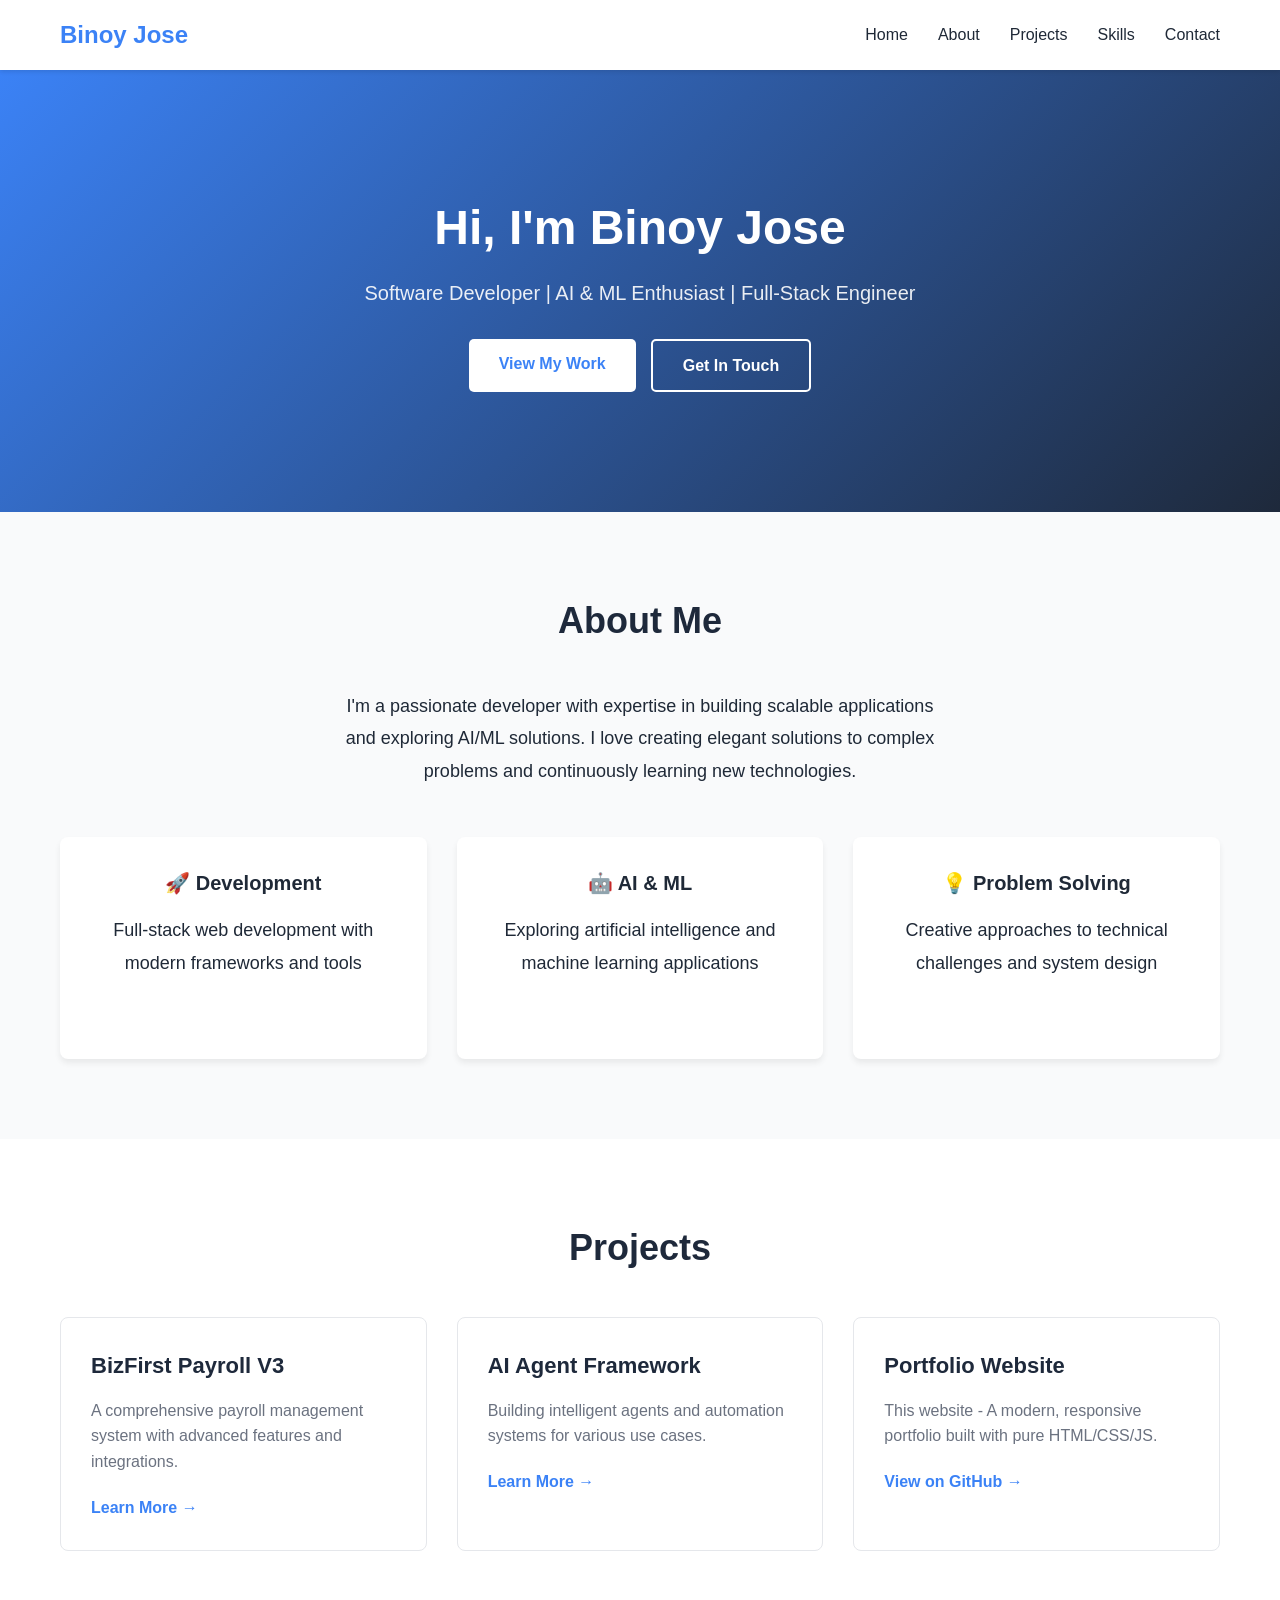
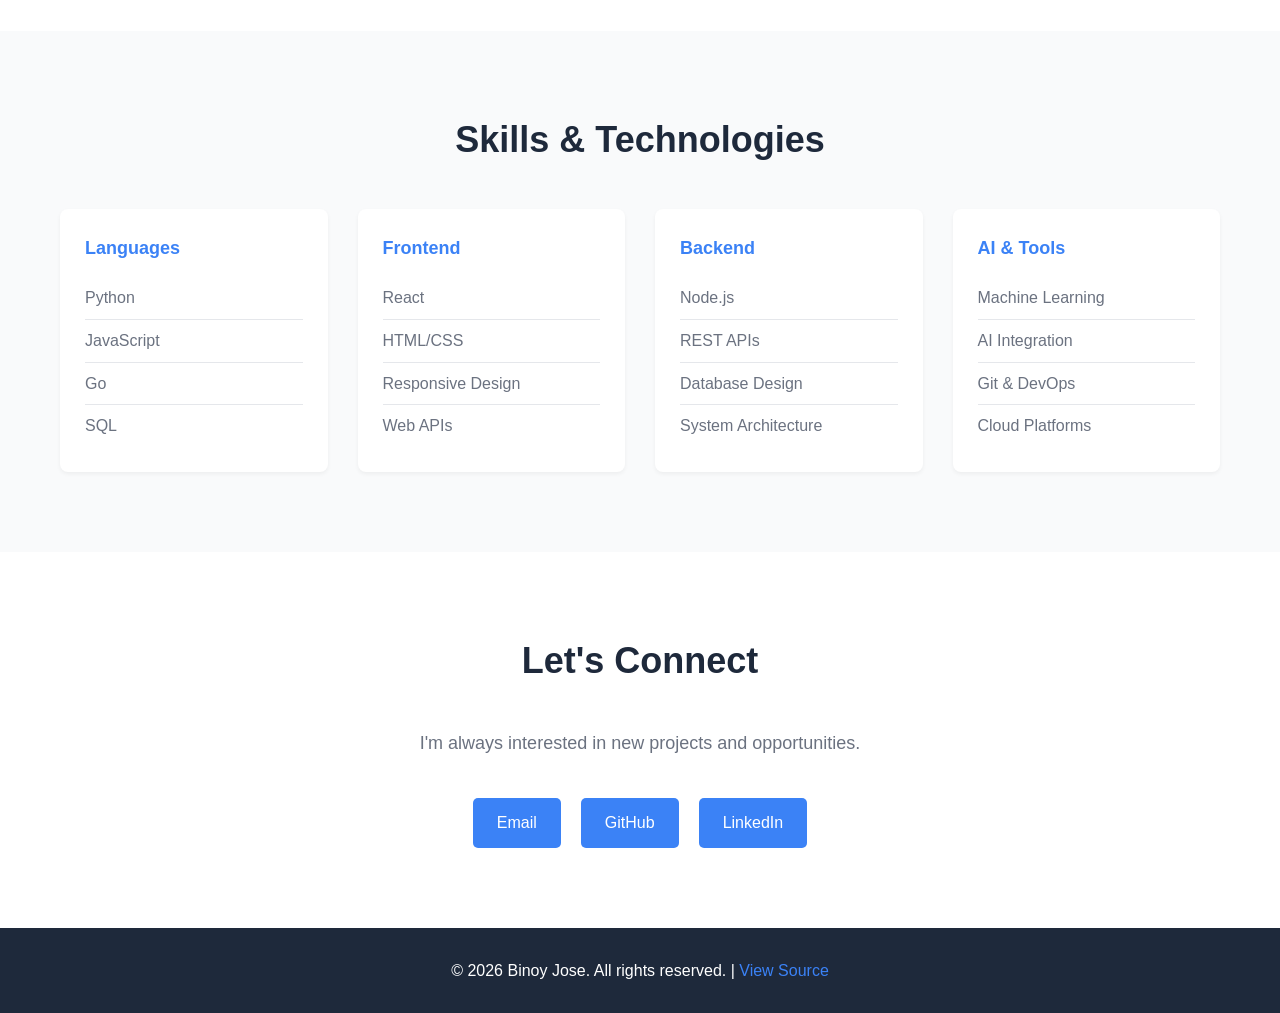
==== Main/Index.html @ 06edf764 "Update portfolio website structure - Move website files to Main/ folder as landing page - Main/Index" ====
<!DOCTYPE html>
<html lang="en">
<head>
    <meta charset="UTF-8">
    <meta name="viewport" content="width=device-width, initial-scale=1.0">
    <meta name="description" content="Binoy Jose - Software Developer & AI Enthusiast">
    <title>Binoy Jose - Developer Portfolio</title>
    <link rel="stylesheet" href="styles.css">
</head>
<body>
    <nav class="navbar">
        <div class="container">
            <div class="logo">Binoy Jose</div>
            <ul class="nav-links">
                <li><a href="#home">Home</a></li>
                <li><a href="#about">About</a></li>
                <li><a href="#projects">Projects</a></li>
                <li><a href="#skills">Skills</a></li>
                <li><a href="#contact">Contact</a></li>
            </ul>
        </div>
    </nav>

    <section id="home" class="hero">
        <div class="container">
            <div class="hero-content">
                <h1>Hi, I'm Binoy Jose</h1>
                <p class="subtitle">Software Developer | AI & ML Enthusiast | Full-Stack Engineer</p>
                <div class="cta-buttons">
                    <a href="#projects" class="btn btn-primary">View My Work</a>
                    <a href="#contact" class="btn btn-secondary">Get In Touch</a>
                </div>
            </div>
        </div>
    </section>

    <section id="about" class="about">
        <div class="container">
            <h2>About Me</h2>
            <p>I'm a passionate developer with expertise in building scalable applications and exploring AI/ML solutions. I love creating elegant solutions to complex problems and continuously learning new technologies.</p>
            <div class="about-grid">
                <div class="about-card">
                    <h3>🚀 Development</h3>
                    <p>Full-stack web development with modern frameworks and tools</p>
                </div>
                <div class="about-card">
                    <h3>🤖 AI & ML</h3>
                    <p>Exploring artificial intelligence and machine learning applications</p>
                </div>
                <div class="about-card">
                    <h3>💡 Problem Solving</h3>
                    <p>Creative approaches to technical challenges and system design</p>
                </div>
            </div>
        </div>
    </section>

    <section id="projects" class="projects">
        <div class="container">
            <h2>Projects</h2>
            <div class="projects-grid">
                <div class="project-card">
                    <h3>BizFirst Payroll V3</h3>
                    <p>A comprehensive payroll management system with advanced features and integrations.</p>
                    <a href="#" class="project-link">Learn More →</a>
                </div>
                <div class="project-card">
                    <h3>AI Agent Framework</h3>
                    <p>Building intelligent agents and automation systems for various use cases.</p>
                    <a href="#" class="project-link">Learn More →</a>
                </div>
                <div class="project-card">
                    <h3>Portfolio Website</h3>
                    <p>This website - A modern, responsive portfolio built with pure HTML/CSS/JS.</p>
                    <a href="https://github.com/binoyjoseofficial/BinoyJose" class="project-link">View on GitHub →</a>
                </div>
            </div>
        </div>
    </section>

    <section id="skills" class="skills">
        <div class="container">
            <h2>Skills & Technologies</h2>
            <div class="skills-grid">
                <div class="skill-category">
                    <h4>Languages</h4>
                    <ul>
                        <li>Python</li>
                        <li>JavaScript</li>
                        <li>Go</li>
                        <li>SQL</li>
                    </ul>
                </div>
                <div class="skill-category">
                    <h4>Frontend</h4>
                    <ul>
                        <li>React</li>
                        <li>HTML/CSS</li>
                        <li>Responsive Design</li>
                        <li>Web APIs</li>
                    </ul>
                </div>
                <div class="skill-category">
                    <h4>Backend</h4>
                    <ul>
                        <li>Node.js</li>
                        <li>REST APIs</li>
                        <li>Database Design</li>
                        <li>System Architecture</li>
                    </ul>
                </div>
                <div class="skill-category">
                    <h4>AI & Tools</h4>
                    <ul>
                        <li>Machine Learning</li>
                        <li>AI Integration</li>
                        <li>Git & DevOps</li>
                        <li>Cloud Platforms</li>
                    </ul>
                </div>
            </div>
        </div>
    </section>

    <section id="contact" class="contact">
        <div class="container">
            <h2>Let's Connect</h2>
            <p>I'm always interested in new projects and opportunities.</p>
            <div class="contact-links">
                <a href="mailto:binoyjosebizfirstai@gmail.com" class="contact-link">Email</a>
                <a href="https://github.com/binoyjoseofficial" class="contact-link">GitHub</a>
                <a href="https://linkedin.com" class="contact-link">LinkedIn</a>
            </div>
        </div>
    </section>

    <footer>
        <div class="container">
            <p>&copy; 2026 Binoy Jose. All rights reserved. | <a href="https://github.com/binoyjoseofficial/BinoyJose">View Source</a></p>
        </div>
    </footer>

    <script src="script.js"></script>
</body>
</html>
---- Main/styles.css ----
:root {
    --primary-color: #3b82f6;
    --secondary-color: #1e293b;
    --accent-color: #f59e0b;
    --text-color: #1f2937;
    --light-bg: #f9fafb;
    --border-color: #e5e7eb;
}

* {
    margin: 0;
    padding: 0;
    box-sizing: border-box;
}

html {
    scroll-behavior: smooth;
}

body {
    font-family: -apple-system, BlinkMacSystemFont, 'Segoe UI', Roboto, 'Helvetica Neue', Arial, sans-serif;
    color: var(--text-color);
    line-height: 1.6;
}

.container {
    max-width: 1200px;
    margin: 0 auto;
    padding: 0 20px;
}

/* Navigation */
.navbar {
    background: white;
    box-shadow: 0 2px 4px rgba(0,0,0,0.1);
    position: sticky;
    top: 0;
    z-index: 100;
}

.navbar .container {
    display: flex;
    justify-content: space-between;
    align-items: center;
    height: 70px;
}

.logo {
    font-size: 24px;
    font-weight: 700;
    color: var(--primary-color);
}

.nav-links {
    display: flex;
    list-style: none;
    gap: 30px;
}

.nav-links a {
    text-decoration: none;
    color: var(--text-color);
    font-weight: 500;
    transition: color 0.3s ease;
}

.nav-links a:hover {
    color: var(--primary-color);
}

/* Hero Section */
.hero {
    background: linear-gradient(135deg, var(--primary-color), var(--secondary-color));
    color: white;
    padding: 120px 0;
    text-align: center;
}

.hero-content h1 {
    font-size: 48px;
    margin-bottom: 10px;
    animation: slideInUp 0.8s ease;
}

.subtitle {
    font-size: 20px;
    margin-bottom: 30px;
    opacity: 0.9;
}

.cta-buttons {
    display: flex;
    gap: 15px;
    justify-content: center;
    flex-wrap: wrap;
}

.btn {
    padding: 12px 30px;
    border-radius: 5px;
    text-decoration: none;
    font-weight: 600;
    transition: all 0.3s ease;
    border: none;
    cursor: pointer;
    font-size: 16px;
}

.btn-primary {
    background: white;
    color: var(--primary-color);
}

.btn-primary:hover {
    transform: translateY(-2px);
    box-shadow: 0 10px 20px rgba(0,0,0,0.2);
}

.btn-secondary {
    background: transparent;
    color: white;
    border: 2px solid white;
}

.btn-secondary:hover {
    background: white;
    color: var(--primary-color);
}

/* About Section */
.about {
    padding: 80px 0;
    background: var(--light-bg);
}

.about h2,
.projects h2,
.skills h2,
.contact h2 {
    font-size: 36px;
    margin-bottom: 40px;
    text-align: center;
    color: var(--secondary-color);
}

.about p {
    font-size: 18px;
    text-align: center;
    max-width: 600px;
    margin: 0 auto 50px;
    line-height: 1.8;
}

.about-grid {
    display: grid;
    grid-template-columns: repeat(auto-fit, minmax(250px, 1fr));
    gap: 30px;
}

.about-card {
    background: white;
    padding: 30px;
    border-radius: 8px;
    text-align: center;
    box-shadow: 0 4px 6px rgba(0,0,0,0.07);
    transition: transform 0.3s ease;
}

.about-card:hover {
    transform: translateY(-5px);
}

.about-card h3 {
    font-size: 20px;
    margin-bottom: 15px;
}

/* Projects Section */
.projects {
    padding: 80px 0;
}

.projects-grid {
    display: grid;
    grid-template-columns: repeat(auto-fit, minmax(300px, 1fr));
    gap: 30px;
}

.project-card {
    background: white;
    border: 1px solid var(--border-color);
    border-radius: 8px;
    padding: 30px;
    transition: all 0.3s ease;
}

.project-card:hover {
    box-shadow: 0 10px 25px rgba(0,0,0,0.1);
    border-color: var(--primary-color);
}

.project-card h3 {
    font-size: 22px;
    margin-bottom: 15px;
    color: var(--secondary-color);
}

.project-card p {
    color: #6b7280;
    margin-bottom: 20px;
    line-height: 1.6;
}

.project-link {
    color: var(--primary-color);
    text-decoration: none;
    font-weight: 600;
    transition: color 0.3s ease;
}

.project-link:hover {
    color: var(--accent-color);
}

/* Skills Section */
.skills {
    padding: 80px 0;
    background: var(--light-bg);
}

.skills-grid {
    display: grid;
    grid-template-columns: repeat(auto-fit, minmax(200px, 1fr));
    gap: 30px;
}

.skill-category {
    background: white;
    padding: 25px;
    border-radius: 8px;
    box-shadow: 0 2px 4px rgba(0,0,0,0.05);
}

.skill-category h4 {
    color: var(--primary-color);
    margin-bottom: 15px;
    font-size: 18px;
}

.skill-category ul {
    list-style: none;
}

.skill-category li {
    padding: 8px 0;
    color: #6b7280;
    border-bottom: 1px solid var(--border-color);
}

.skill-category li:last-child {
    border-bottom: none;
}

/* Contact Section */
.contact {
    padding: 80px 0;
    text-align: center;
}

.contact p {
    font-size: 18px;
    color: #6b7280;
    margin-bottom: 40px;
}

.contact-links {
    display: flex;
    gap: 20px;
    justify-content: center;
    flex-wrap: wrap;
}

.contact-link {
    padding: 12px 24px;
    background: var(--primary-color);
    color: white;
    text-decoration: none;
    border-radius: 5px;
    transition: all 0.3s ease;
}

.contact-link:hover {
    background: var(--secondary-color);
    transform: translateY(-2px);
}

/* Footer */
footer {
    background: var(--secondary-color);
    color: white;
    padding: 30px 0;
    text-align: center;
}

footer a {
    color: var(--primary-color);
    text-decoration: none;
}

footer a:hover {
    text-decoration: underline;
}

/* Animations */
@keyframes slideInUp {
    from {
        opacity: 0;
        transform: translateY(30px);
    }
    to {
        opacity: 1;
        transform: translateY(0);
    }
}

/* Responsive Design */
@media (max-width: 768px) {
    .nav-links {
        gap: 15px;
        font-size: 14px;
    }

    .hero-content h1 {
        font-size: 36px;
    }

    .subtitle {
        font-size: 16px;
    }

    .cta-buttons {
        flex-direction: column;
        align-items: center;
    }

    .about h2,
    .projects h2,
    .skills h2,
    .contact h2 {
        font-size: 28px;
    }

    .contact-links {
        flex-direction: column;
    }

    .contact-link {
        width: 100%;
    }
}
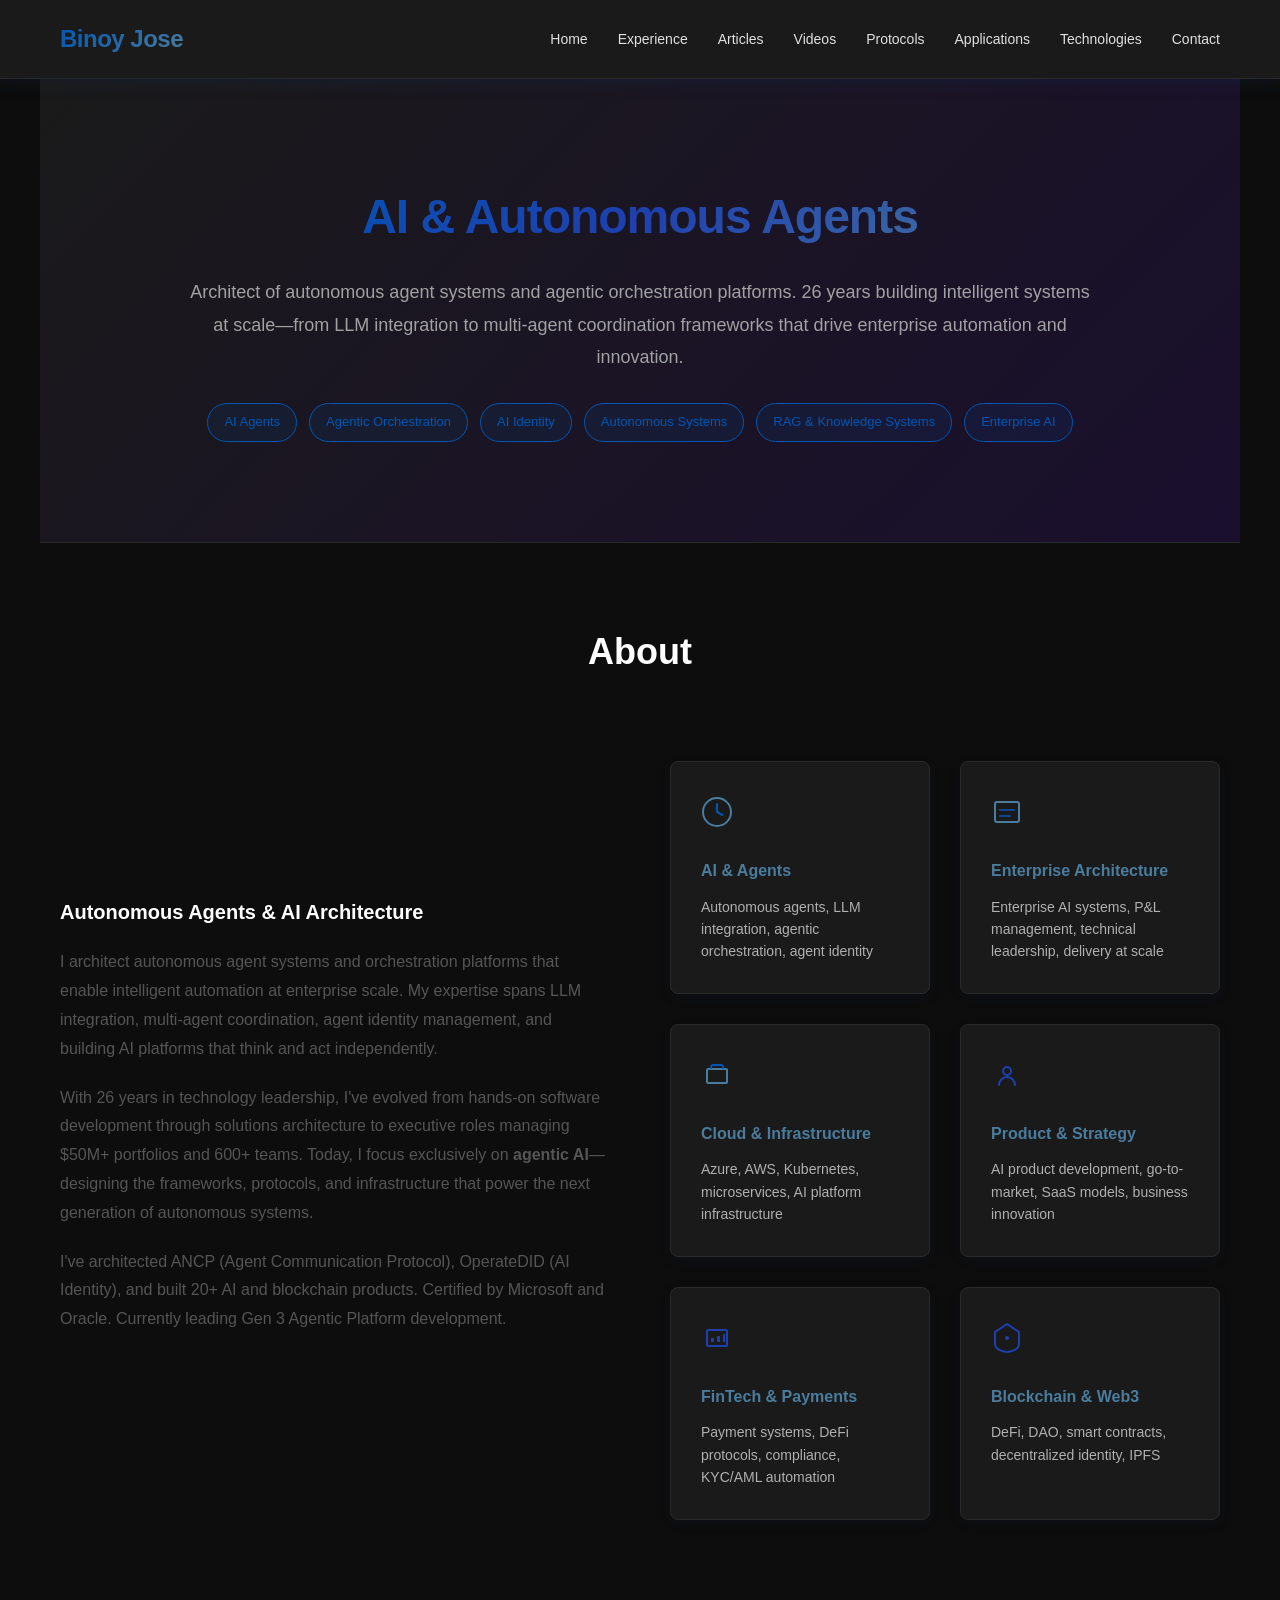
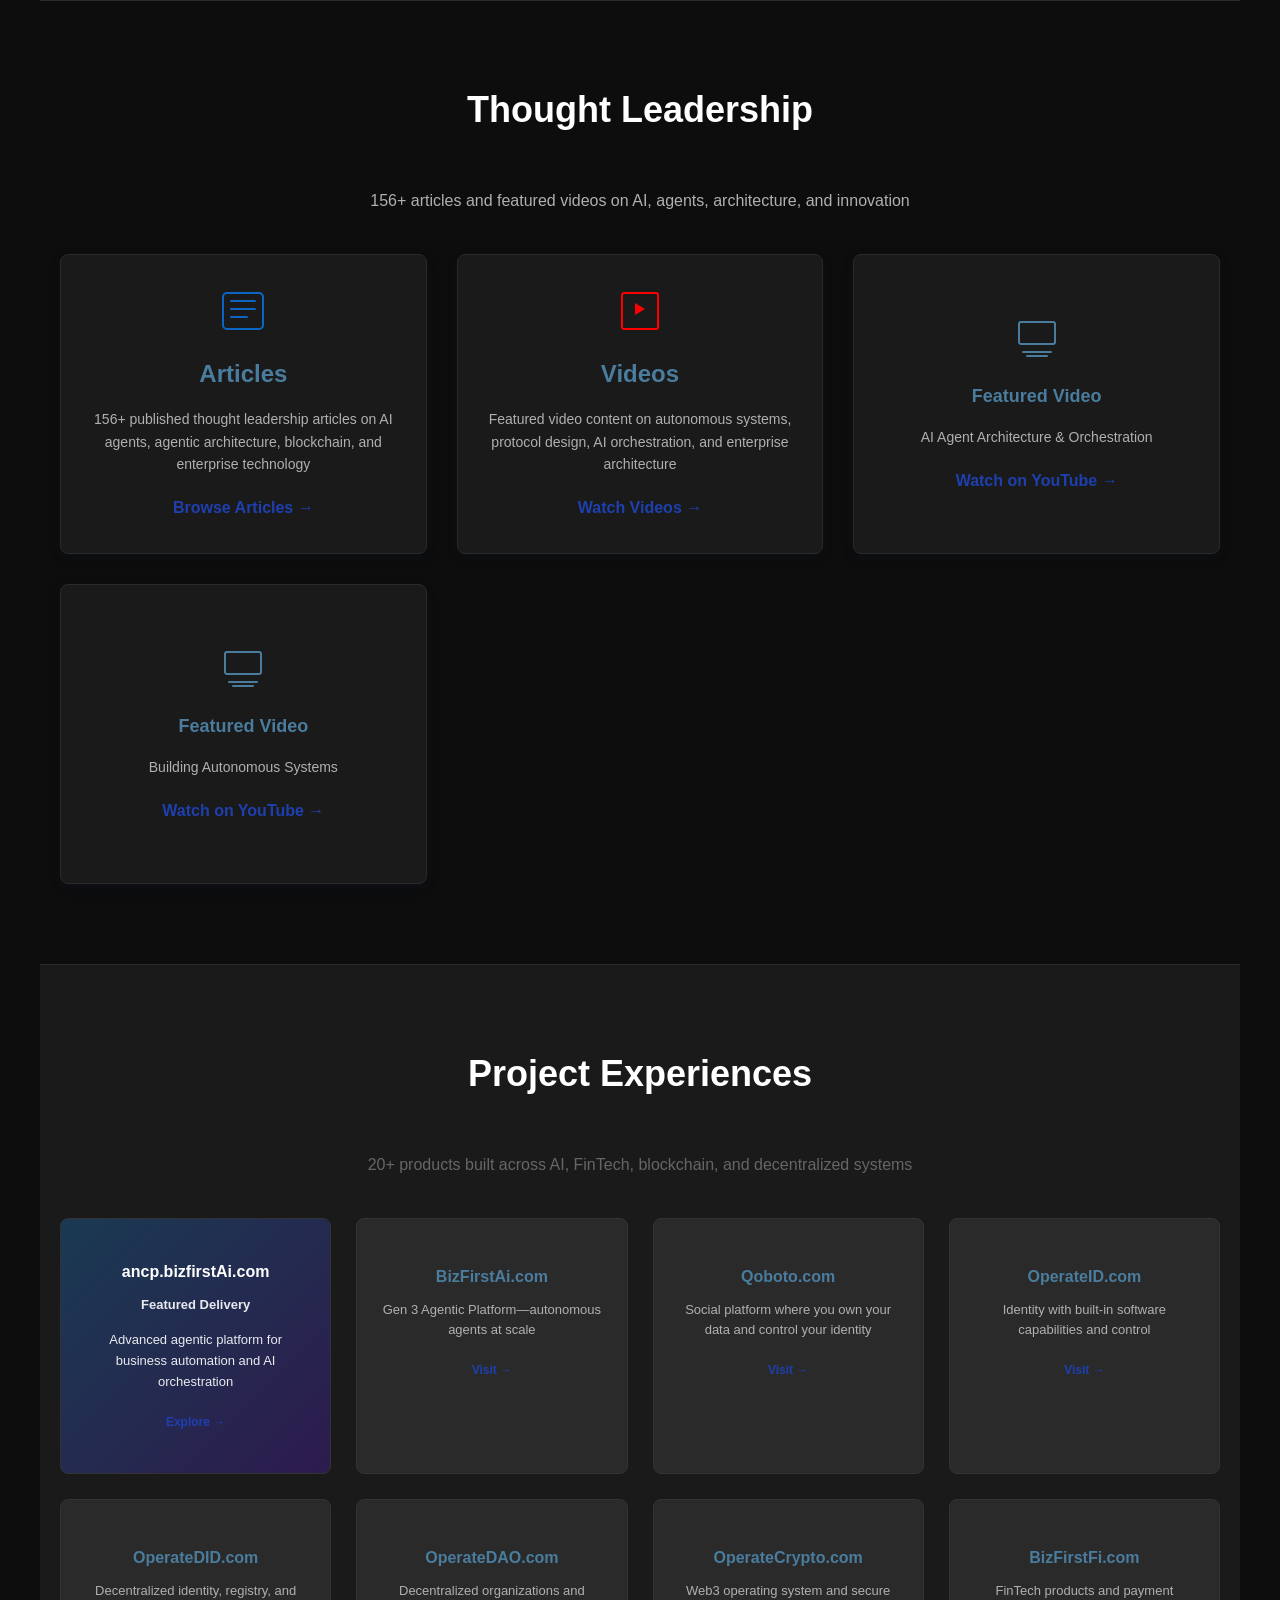
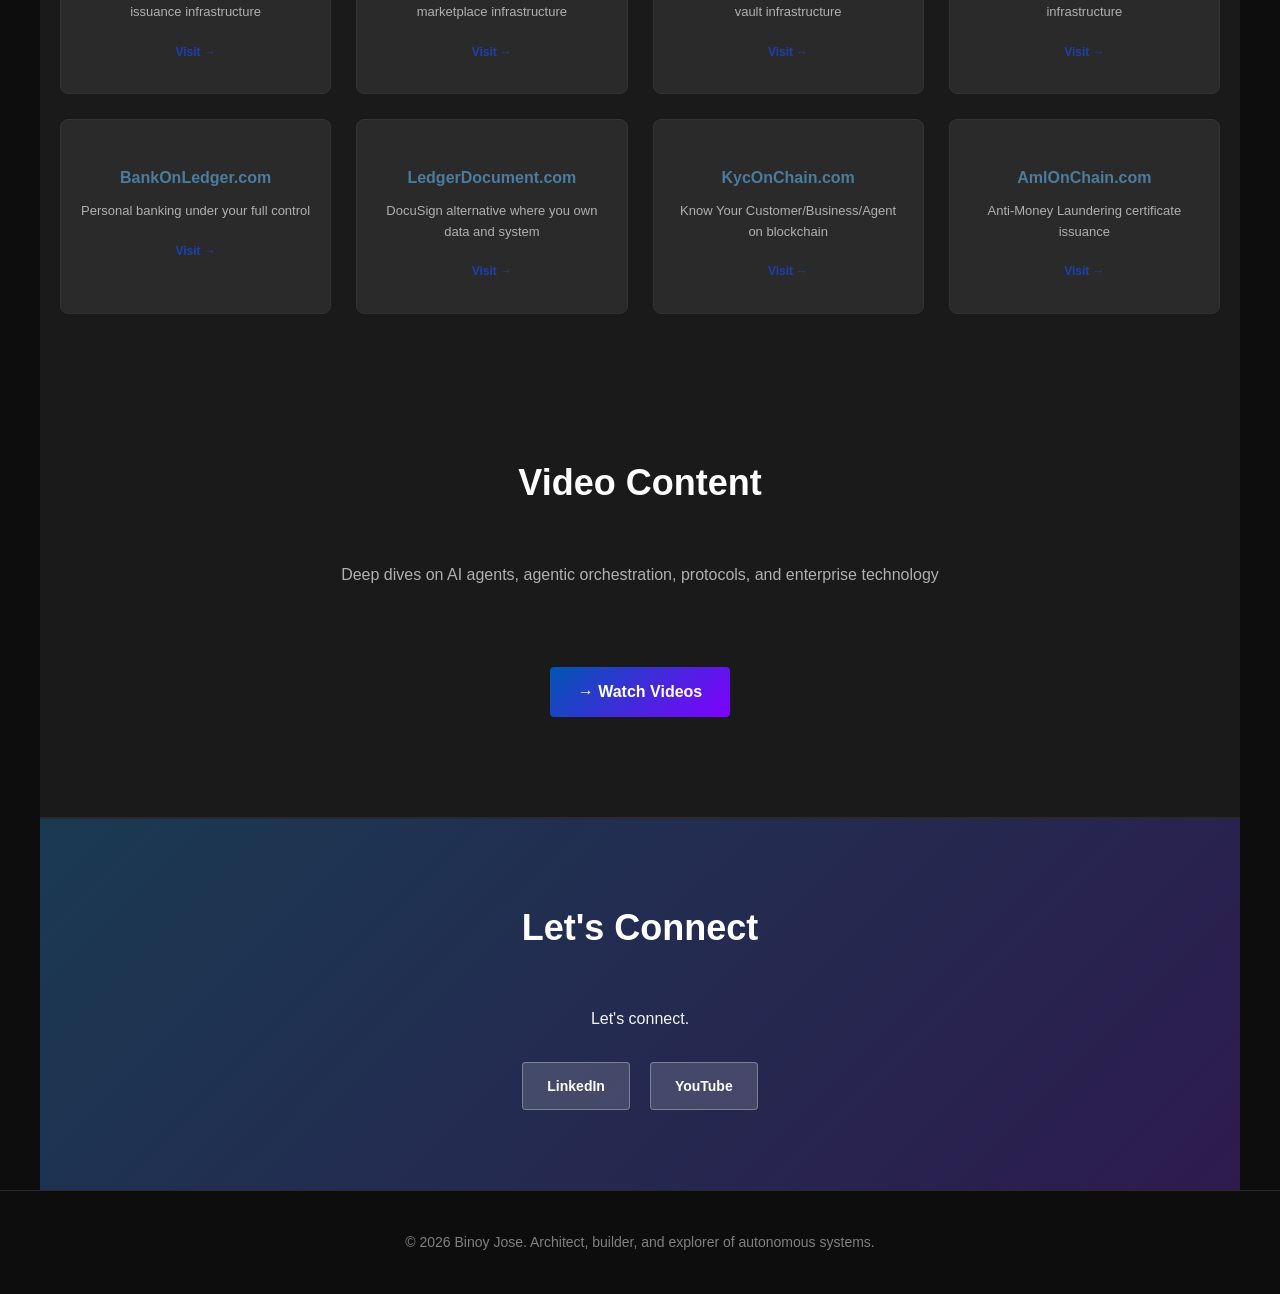
==== commit ebf6784d: "initial" ====
--- a/Main/Index.html
+++ b/Main/Index.html
@@ -3,143 +3,729 @@
 <head>
     <meta charset="UTF-8">
     <meta name="viewport" content="width=device-width, initial-scale=1.0">
-    <meta name="description" content="Binoy Jose - Software Developer & AI Enthusiast">
-    <title>Binoy Jose - Developer Portfolio</title>
-    <link rel="stylesheet" href="styles.css">
+    <title>Binoy Jose - AI Agents & Autonomous Systems</title>
+    <style>
+        * {
+            margin: 0;
+            padding: 0;
+            box-sizing: border-box;
+        }
+
+        body {
+            font-family: -apple-system, BlinkMacSystemFont, 'Segoe UI', Roboto, 'Helvetica Neue', Arial, sans-serif;
+            line-height: 1.6;
+            color: #e0e0e0;
+            background: #0d0d0d;
+        }
+
+        header {
+            background: #1a1a1a;
+            color: white;
+            padding: 20px 0;
+            position: sticky;
+            top: 0;
+            z-index: 1000;
+            box-shadow: 0 2px 20px rgba(0, 86, 179, 0.1);
+            border-bottom: 1px solid #2a2a2a;
+        }
+
+        nav {
+            max-width: 1200px;
+            margin: 0 auto;
+            padding: 0 20px;
+            display: flex;
+            justify-content: space-between;
+            align-items: center;
+        }
+
+        .logo {
+            font-size: 24px;
+            font-weight: 700;
+            letter-spacing: -0.5px;
+            background: linear-gradient(135deg, #0056b3, #4a7c9e);
+            -webkit-background-clip: text;
+            -webkit-text-fill-color: transparent;
+            background-clip: text;
+        }
+
+        nav ul {
+            display: flex;
+            list-style: none;
+            gap: 30px;
+        }
+
+        nav a {
+            color: #e0e0e0;
+            text-decoration: none;
+            font-size: 14px;
+            font-weight: 500;
+            transition: all 0.3s;
+        }
+
+        nav a:hover {
+            color: #4a7c9e;
+        }
+
+        .hero {
+            background: linear-gradient(135deg, #1a1a1a 0%, #1a0f2e 100%);
+            color: white;
+            padding: 100px 20px;
+            text-align: center;
+            border-bottom: 1px solid #2a2a2a;
+        }
+
+        .hero-content {
+            max-width: 900px;
+            margin: 0 auto;
+        }
+
+        .hero h1 {
+            font-size: 48px;
+            margin-bottom: 20px;
+            font-weight: 700;
+            letter-spacing: -1px;
+            background: linear-gradient(135deg, #0056b3, #1e40af, #4a7c9e);
+            -webkit-background-clip: text;
+            -webkit-text-fill-color: transparent;
+            background-clip: text;
+        }
+
+        .hero p {
+            font-size: 18px;
+            margin-bottom: 30px;
+            opacity: 0.9;
+            line-height: 1.8;
+            color: #b0b0b0;
+        }
+
+        .hero-tags {
+            display: flex;
+            flex-wrap: wrap;
+            justify-content: center;
+            gap: 12px;
+            margin-top: 30px;
+        }
+
+        .tag {
+            background: rgba(0, 86, 179, 0.1);
+            padding: 8px 16px;
+            border-radius: 20px;
+            font-size: 13px;
+            border: 1px solid #0056b3;
+            color: #0056b3;
+        }
+
+        section {
+            max-width: 1200px;
+            margin: 0 auto;
+            padding: 80px 20px;
+        }
+
+        section h2 {
+            font-size: 36px;
+            margin-bottom: 50px;
+            text-align: center;
+            color: white;
+            font-weight: 700;
+        }
+
+        .about-content {
+            display: grid;
+            grid-template-columns: 1fr 1fr;
+            gap: 60px;
+            align-items: center;
+        }
+
+        .about-text h3 {
+            font-size: 20px;
+            margin-bottom: 20px;
+            color: #ffffff;
+            font-weight: 700;
+        }
+
+        .about-text p {
+            margin-bottom: 20px;
+            color: #555;
+            line-height: 1.8;
+        }
+
+        .expertise-grid {
+            display: grid;
+            grid-template-columns: repeat(auto-fit, minmax(250px, 1fr));
+            gap: 30px;
+            margin-top: 30px;
+        }
+
+        .expertise-item {
+            background: #1a1a1a;
+            padding: 30px;
+            border-radius: 8px;
+            box-shadow: 0 4px 16px rgba(0, 86, 179, 0.05);
+            border: 1px solid #2a2a2a;
+            transition: all 0.3s;
+        }
+
+        .expertise-item:hover {
+            transform: translateY(-5px);
+            box-shadow: 0 8px 24px rgba(0, 86, 179, 0.15);
+            border-color: #0056b3;
+        }
+
+        .icon-wrapper {
+            font-size: 32px;
+            margin-bottom: 15px;
+        }
+
+        .expertise-item h4 {
+            margin-bottom: 12px;
+            color: #4a7c9e;
+            font-size: 16px;
+            font-weight: 700;
+        }
+
+        .expertise-item p {
+            font-size: 14px;
+            color: #b0b0b0;
+            line-height: 1.6;
+        }
+
+        .youtube-section {
+            background: #1a1a1a;
+            padding: 60px 20px;
+            border-bottom: 1px solid #2a2a2a;
+        }
+
+        .youtube-container {
+            max-width: 1200px;
+            margin: 0 auto;
+        }
+
+        .youtube-grid {
+            display: grid;
+            grid-template-columns: repeat(auto-fit, minmax(300px, 1fr));
+            gap: 30px;
+            margin-top: 40px;
+        }
+
+        .youtube-embed {
+            aspect-ratio: 16 / 9;
+            border-radius: 8px;
+            overflow: hidden;
+            box-shadow: 0 4px 12px rgba(0,0,0,0.1);
+        }
+
+        .youtube-embed iframe {
+            width: 100%;
+            height: 100%;
+            border: none;
+        }
+
+        .channel-link {
+            display: inline-block;
+            margin-top: 40px;
+            background: linear-gradient(135deg, #0056b3, #8000ff);
+            color: white;
+            padding: 12px 28px;
+            border-radius: 4px;
+            text-decoration: none;
+            font-weight: 600;
+            transition: all 0.3s;
+        }
+
+        .channel-link:hover {
+            transform: translateY(-2px);
+            box-shadow: 0 8px 16px rgba(0, 86, 179, 0.3);
+        }
+
+        .articles-section {
+            background: #0d0d0d;
+            border-top: 1px solid #2a2a2a;
+        }
+
+        .articles-grid {
+            display: grid;
+            grid-template-columns: repeat(auto-fit, minmax(280px, 1fr));
+            gap: 30px;
+            margin-top: 40px;
+        }
+
+        .article-card {
+            background: #1a1a1a;
+            border-radius: 8px;
+            padding: 25px;
+            box-shadow: 0 4px 16px rgba(0, 86, 179, 0.05);
+            border: 1px solid #2a2a2a;
+            transition: all 0.3s;
+        }
+
+        .article-card:hover {
+            transform: translateY(-5px);
+            box-shadow: 0 8px 24px rgba(0, 86, 179, 0.15);
+            border-color: #0056b3;
+        }
+
+        .article-card h4 {
+            margin-bottom: 12px;
+            color: #4a7c9e;
+            font-weight: 700;
+        }
+
+        .article-card p {
+            font-size: 14px;
+            color: #b0b0b0;
+            margin-bottom: 20px;
+        }
+
+        .article-link {
+            color: #1e40af;
+            text-decoration: none;
+            font-weight: 600;
+            transition: all 0.3s;
+        }
+
+        .article-link:hover {
+            color: #0056b3;
+        }
+
+        .products-section {
+            background: #1a1a1a;
+            border-top: 1px solid #2a2a2a;
+        }
+
+        .products-grid {
+            display: grid;
+            grid-template-columns: repeat(auto-fit, minmax(250px, 1fr));
+            gap: 25px;
+            margin-top: 40px;
+        }
+
+        .product-card {
+            background: #2a2a2a;
+            padding: 30px 20px;
+            border-radius: 8px;
+            text-align: center;
+            border: 1px solid #333;
+            transition: all 0.3s;
+        }
+
+        .product-card:hover {
+            transform: translateY(-3px);
+            box-shadow: 0 8px 24px rgba(0, 86, 179, 0.1);
+            border-color: #0056b3;
+        }
+
+        .product-card h4 {
+            margin: 15px 0 10px 0;
+            color: #4a7c9e;
+            font-size: 16px;
+            font-weight: 700;
+        }
+
+        .product-card p {
+            font-size: 13px;
+            color: #b0b0b0;
+            margin-bottom: 15px;
+        }
+
+        .product-link {
+            display: inline-block;
+            color: #1e40af;
+            text-decoration: none;
+            font-size: 12px;
+            font-weight: 600;
+            transition: all 0.3s;
+        }
+
+        .product-link:hover {
+            color: #0056b3;
+        }
+
+        .featured-product {
+            background: linear-gradient(135deg, #1a3a52, #2d1b4e);
+            color: white;
+            grid-column: span 1;
+            padding: 40px 30px;
+        }
+
+        .featured-product h4 {
+            color: white;
+            margin-top: 0;
+        }
+
+        .featured-product p {
+            color: rgba(255,255,255,0.9);
+        }
+
+        .featured-product .product-link {
+            color: #1e40af;
+        }
+
+        .contact-section {
+            background: linear-gradient(135deg, #1a3a52 0%, #2d1b4e 100%);
+            color: white;
+            text-align: center;
+            border-top: 1px solid #2a2a2a;
+        }
+
+        .contact-section h2 {
+            color: white;
+        }
+
+        .contact-content {
+            max-width: 600px;
+            margin: 0 auto;
+        }
+
+        .contact-content p {
+            font-size: 16px;
+            margin-bottom: 30px;
+            opacity: 0.95;
+        }
+
+        .social-links {
+            display: flex;
+            justify-content: center;
+            gap: 20px;
+            margin-top: 30px;
+            flex-wrap: wrap;
+        }
+
+        .social-link {
+            display: inline-block;
+            background: rgba(255,255,255,0.15);
+            padding: 12px 24px;
+            border-radius: 4px;
+            color: white;
+            text-decoration: none;
+            font-size: 14px;
+            font-weight: 600;
+            transition: all 0.3s;
+            border: 1px solid rgba(255,255,255,0.3);
+        }
+
+        .social-link:hover {
+            background: rgba(255,255,255,0.25);
+            transform: translateY(-2px);
+        }
+
+        footer {
+            background: #0d0d0d;
+            color: #808080;
+            text-align: center;
+            padding: 40px 20px;
+            font-size: 14px;
+            border-top: 1px solid #2a2a2a;
+        }
+
+        footer a {
+            color: #4a7c9e;
+            text-decoration: none;
+            transition: color 0.3s;
+        }
+
+        footer a:hover {
+            color: #0056b3;
+        }
+
+        @media (max-width: 768px) {
+            nav ul {
+                gap: 15px;
+            }
+
+            .hero h1 {
+                font-size: 32px;
+            }
+
+            .hero p {
+                font-size: 16px;
+            }
+
+            .about-content {
+                grid-template-columns: 1fr;
+                gap: 40px;
+            }
+
+            section {
+                padding: 60px 20px;
+            }
+
+            section h2 {
+                font-size: 28px;
+            }
+        }
+    </style>
 </head>
 <body>
-    <nav class="navbar">
-        <div class="container">
+    <!-- Navigation -->
+    <header>
+        <nav>
             <div class="logo">Binoy Jose</div>
-            <ul class="nav-links">
-                <li><a href="#home">Home</a></li>
-                <li><a href="#about">About</a></li>
-                <li><a href="#projects">Projects</a></li>
-                <li><a href="#skills">Skills</a></li>
+            <ul>
+                <li><a href="index.html">Home</a></li>
+                <li><a href="experience.html">Experience</a></li>
+                <li><a href="linkedin-articles.html">Articles</a></li>
+                <li><a href="youtube-articles.html">Videos</a></li>
+                <li><a href="protocols.html">Protocols</a></li>
+                <li><a href="applications.html">Applications</a></li>
+                <li><a href="tools.html">Technologies</a></li>
                 <li><a href="#contact">Contact</a></li>
             </ul>
-        </div>
-    </nav>
-
-    <section id="home" class="hero">
-        <div class="container">
-            <div class="hero-content">
-                <h1>Hi, I'm Binoy Jose</h1>
-                <p class="subtitle">Software Developer | AI & ML Enthusiast | Full-Stack Engineer</p>
-                <div class="cta-buttons">
-                    <a href="#projects" class="btn btn-primary">View My Work</a>
-                    <a href="#contact" class="btn btn-secondary">Get In Touch</a>
-                </div>
+        </nav>
+    </header>
+
+    <!-- Hero Section -->
+    <section class="hero">
+        <div class="hero-content">
+            <h1>AI & Autonomous Agents</h1>
+            <p>Architect of autonomous agent systems and agentic orchestration platforms. 26 years building intelligent systems at scale—from LLM integration to multi-agent coordination frameworks that drive enterprise automation and innovation.</p>
+            <div class="hero-tags">
+                <span class="tag">AI Agents</span>
+                <span class="tag">Agentic Orchestration</span>
+                <span class="tag">AI Identity</span>
+                <span class="tag">Autonomous Systems</span>
+                <span class="tag">RAG & Knowledge Systems</span>
+                <span class="tag">Enterprise AI</span>
             </div>
         </div>
     </section>
 
-    <section id="about" class="about">
-        <div class="container">
-            <h2>About Me</h2>
-            <p>I'm a passionate developer with expertise in building scalable applications and exploring AI/ML solutions. I love creating elegant solutions to complex problems and continuously learning new technologies.</p>
-            <div class="about-grid">
-                <div class="about-card">
-                    <h3>🚀 Development</h3>
-                    <p>Full-stack web development with modern frameworks and tools</p>
+    <!-- About Section -->
+    <section id="about">
+        <h2>About</h2>
+        <div class="about-content">
+            <div class="about-text">
+                <h3>Autonomous Agents & AI Architecture</h3>
+                <p>I architect autonomous agent systems and orchestration platforms that enable intelligent automation at enterprise scale. My expertise spans LLM integration, multi-agent coordination, agent identity management, and building AI platforms that think and act independently.</p>
+                <p>With 26 years in technology leadership, I've evolved from hands-on software development through solutions architecture to executive roles managing $50M+ portfolios and 600+ teams. Today, I focus exclusively on <strong>agentic AI</strong>—designing the frameworks, protocols, and infrastructure that power the next generation of autonomous systems.</p>
+                <p>I've architected ANCP (Agent Communication Protocol), OperateDID (AI Identity), and built 20+ AI and blockchain products. Certified by Microsoft and Oracle. Currently leading Gen 3 Agentic Platform development.</p>
+            </div>
+            <div class="expertise-grid">
+                <div class="expertise-item">
+                    <div class="icon-wrapper">
+                        <svg width="32" height="32" viewBox="0 0 32 32" fill="none" xmlns="http://www.w3.org/2000/svg">
+                            <circle cx="16" cy="16" r="14" stroke="#4a7c9e" stroke-width="2"/>
+                            <path d="M16 8v8l5.5 3" stroke="#0056b3" stroke-width="2" stroke-linecap="round"/>
+                        </svg>
+                    </div>
+                    <h4>AI & Agents</h4>
+                    <p>Autonomous agents, LLM integration, agentic orchestration, agent identity</p>
                 </div>
-                <div class="about-card">
-                    <h3>🤖 AI & ML</h3>
-                    <p>Exploring artificial intelligence and machine learning applications</p>
+                <div class="expertise-item">
+                    <div class="icon-wrapper">
+                        <svg width="32" height="32" viewBox="0 0 32 32" fill="none" xmlns="http://www.w3.org/2000/svg">
+                            <rect x="4" y="6" width="24" height="20" rx="2" stroke="#4a7c9e" stroke-width="2"/>
+                            <line x1="8" y1="14" x2="24" y2="14" stroke="#0056b3" stroke-width="1.5"/>
+                            <line x1="8" y1="20" x2="20" y2="20" stroke="#0056b3" stroke-width="1.5"/>
+                        </svg>
+                    </div>
+                    <h4>Enterprise Architecture</h4>
+                    <p>Enterprise AI systems, P&L management, technical leadership, delivery at scale</p>
                 </div>
-                <div class="about-card">
-                    <h3>💡 Problem Solving</h3>
-                    <p>Creative approaches to technical challenges and system design</p>
+                <div class="expertise-item">
+                    <div class="icon-wrapper">
+                        <svg width="32" height="32" viewBox="0 0 32 32" fill="none" xmlns="http://www.w3.org/2000/svg">
+                            <rect x="6" y="10" width="20" height="14" rx="1" stroke="#4a7c9e" stroke-width="2"/>
+                            <path d="M10 10V8c0-1.1.9-2 2-2h8c1.1 0 2 .9 2 2v2" stroke="#0056b3" stroke-width="2"/>
+                        </svg>
+                    </div>
+                    <h4>Cloud & Infrastructure</h4>
+                    <p>Azure, AWS, Kubernetes, microservices, AI platform infrastructure</p>
+                </div>
+                <div class="expertise-item">
+                    <div class="icon-wrapper">
+                        <svg width="32" height="32" viewBox="0 0 32 32" fill="none" xmlns="http://www.w3.org/2000/svg">
+                            <circle cx="16" cy="12" r="4" stroke="#1e40af" stroke-width="2"/>
+                            <path d="M8 26c0-4.4 3.6-8 8-8s8 3.6 8 8" stroke="#1e40af" stroke-width="2" stroke-linecap="round"/>
+                        </svg>
+                    </div>
+                    <h4>Product & Strategy</h4>
+                    <p>AI product development, go-to-market, SaaS models, business innovation</p>
+                </div>
+                <div class="expertise-item">
+                    <div class="icon-wrapper">
+                        <svg width="32" height="32" viewBox="0 0 32 32" fill="none" xmlns="http://www.w3.org/2000/svg">
+                            <rect x="6" y="8" width="20" height="16" rx="1" stroke="#1e40af" stroke-width="2"/>
+                            <path d="M10 16h3v4h-3zM16 14h3v6h-3zM22 12h2v8h-2z" fill="#1e40af"/>
+                        </svg>
+                    </div>
+                    <h4>FinTech & Payments</h4>
+                    <p>Payment systems, DeFi protocols, compliance, KYC/AML automation</p>
+                </div>
+                <div class="expertise-item">
+                    <div class="icon-wrapper">
+                        <svg width="32" height="32" viewBox="0 0 32 32" fill="none" xmlns="http://www.w3.org/2000/svg">
+                            <path d="M16 2L4 10v12c0 7 12 8 12 8s12-1 12-8V10l-12-8z" stroke="#1e40af" stroke-width="2" fill="none"/>
+                            <circle cx="16" cy="16" r="2" fill="#1e40af"/>
+                        </svg>
+                    </div>
+                    <h4>Blockchain & Web3</h4>
+                    <p>DeFi, DAO, smart contracts, decentralized identity, IPFS</p>
                 </div>
             </div>
         </div>
     </section>
 
-    <section id="projects" class="projects">
-        <div class="container">
-            <h2>Projects</h2>
-            <div class="projects-grid">
-                <div class="project-card">
-                    <h3>BizFirst Payroll V3</h3>
-                    <p>A comprehensive payroll management system with advanced features and integrations.</p>
-                    <a href="#" class="project-link">Learn More →</a>
-                </div>
-                <div class="project-card">
-                    <h3>AI Agent Framework</h3>
-                    <p>Building intelligent agents and automation systems for various use cases.</p>
-                    <a href="#" class="project-link">Learn More →</a>
-                </div>
-                <div class="project-card">
-                    <h3>Portfolio Website</h3>
-                    <p>This website - A modern, responsive portfolio built with pure HTML/CSS/JS.</p>
-                    <a href="https://github.com/binoyjoseofficial/BinoyJose" class="project-link">View on GitHub →</a>
-                </div>
+    <!-- Thought Leadership Section -->
+    <section id="content" class="articles-section">
+        <h2>Thought Leadership</h2>
+        <p style="text-align: center; color: #b0b0b0; margin-bottom: 40px; font-size: 16px;">156+ articles and featured videos on AI, agents, architecture, and innovation</p>
+
+        <div class="articles-grid">
+            <!-- Box 1: Articles Navigation -->
+            <div class="article-card" style="display: flex; flex-direction: column; justify-content: center; align-items: center; text-align: center; min-height: 300px; cursor: pointer;" onclick="location.href='linkedin-articles.html';">
+                <svg width="48" height="48" viewBox="0 0 48 48" fill="none" xmlns="http://www.w3.org/2000/svg" style="margin-bottom: 20px; color: #0a66c2;">
+                    <path d="M8 6H40C42.2091 6 44 7.79086 44 10V38C44 40.2091 42.2091 42 40 42H8C5.79086 42 4 40.2091 4 38V10C4 7.79086 5.79086 6 8 6Z" stroke="currentColor" stroke-width="2" stroke-linecap="round" stroke-linejoin="round"/>
+                    <path d="M12 14H36M12 22H36M12 30H28" stroke="currentColor" stroke-width="2" stroke-linecap="round" stroke-linejoin="round"/>
+                </svg>
+                <h4 style="font-size: 24px; margin-bottom: 15px;">Articles</h4>
+                <p style="margin-bottom: 20px; text-align: center;">156+ published thought leadership articles on AI agents, agentic architecture, blockchain, and enterprise technology</p>
+                <a href="linkedin-articles.html" class="article-link">Browse Articles →</a>
+            </div>
+
+            <!-- Box 2: Videos Navigation -->
+            <div class="article-card" style="display: flex; flex-direction: column; justify-content: center; align-items: center; text-align: center; min-height: 300px; cursor: pointer;" onclick="location.href='youtube-articles.html';">
+                <svg width="48" height="48" viewBox="0 0 48 48" fill="none" xmlns="http://www.w3.org/2000/svg" style="margin-bottom: 20px; color: #ff0000;">
+                    <path d="M6 8C6 6.89543 6.89543 6 8 6H40C41.1046 6 42 6.89543 42 8V40C42 41.1046 41.1046 42 40 42H8C6.89543 42 6 41.1046 6 40V8Z" stroke="currentColor" stroke-width="2" stroke-linecap="round" stroke-linejoin="round"/>
+                    <path d="M19 28L29 22L19 16V28Z" fill="currentColor"/>
+                </svg>
+                <h4 style="font-size: 24px; margin-bottom: 15px;">Videos</h4>
+                <p style="margin-bottom: 20px;">Featured video content on autonomous systems, protocol design, AI orchestration, and enterprise architecture</p>
+                <a href="youtube-articles.html" class="article-link">Watch Videos →</a>
+            </div>
+
+            <!-- Box 3: Featured Video 1 -->
+            <div class="article-card" style="display: flex; flex-direction: column; justify-content: center; align-items: center; text-align: center; min-height: 300px;">
+                <svg width="48" height="48" viewBox="0 0 48 48" fill="none" xmlns="http://www.w3.org/2000/svg" style="margin-bottom: 20px; color: #4a7c9e;">
+                    <path d="M6 10C6 8.89543 6.89543 8 8 8H40C41.1046 8 42 8.89543 42 10V28C42 29.1046 41.1046 30 40 30H8C6.89543 30 6 29.1046 6 28V10Z" stroke="currentColor" stroke-width="2" stroke-linecap="round" stroke-linejoin="round"/>
+                    <path d="M10 38H38" stroke="currentColor" stroke-width="2" stroke-linecap="round" stroke-linejoin="round"/>
+                    <path d="M14 42H34" stroke="currentColor" stroke-width="2" stroke-linecap="round" stroke-linejoin="round"/>
+                </svg>
+                <h4 style="font-size: 18px; margin-bottom: 15px;">Featured Video</h4>
+                <p style="margin-bottom: 20px; color: #b0b0b0;">AI Agent Architecture & Orchestration</p>
+                <a href="https://www.youtube.com/watch?v=HE9svlFlG0M" target="_blank" class="article-link">Watch on YouTube →</a>
+            </div>
+
+            <!-- Box 4: Featured Video 2 -->
+            <div class="article-card" style="display: flex; flex-direction: column; justify-content: center; align-items: center; text-align: center; min-height: 300px;">
+                <svg width="48" height="48" viewBox="0 0 48 48" fill="none" xmlns="http://www.w3.org/2000/svg" style="margin-bottom: 20px; color: #4a7c9e;">
+                    <path d="M6 10C6 8.89543 6.89543 8 8 8H40C41.1046 8 42 8.89543 42 10V28C42 29.1046 41.1046 30 40 30H8C6.89543 30 6 29.1046 6 28V10Z" stroke="currentColor" stroke-width="2" stroke-linecap="round" stroke-linejoin="round"/>
+                    <path d="M10 38H38" stroke="currentColor" stroke-width="2" stroke-linecap="round" stroke-linejoin="round"/>
+                    <path d="M14 42H34" stroke="currentColor" stroke-width="2" stroke-linecap="round" stroke-linejoin="round"/>
+                </svg>
+                <h4 style="font-size: 18px; margin-bottom: 15px;">Featured Video</h4>
+                <p style="margin-bottom: 20px; color: #b0b0b0;">Building Autonomous Systems</p>
+                <a href="https://www.youtube.com/watch?v=6wqXIzmwPnc" target="_blank" class="article-link">Watch on YouTube →</a>
             </div>
         </div>
     </section>
 
-    <section id="skills" class="skills">
-        <div class="container">
-            <h2>Skills & Technologies</h2>
-            <div class="skills-grid">
-                <div class="skill-category">
-                    <h4>Languages</h4>
-                    <ul>
-                        <li>Python</li>
-                        <li>JavaScript</li>
-                        <li>Go</li>
-                        <li>SQL</li>
-                    </ul>
-                </div>
-                <div class="skill-category">
-                    <h4>Frontend</h4>
-                    <ul>
-                        <li>React</li>
-                        <li>HTML/CSS</li>
-                        <li>Responsive Design</li>
-                        <li>Web APIs</li>
-                    </ul>
-                </div>
-                <div class="skill-category">
-                    <h4>Backend</h4>
-                    <ul>
-                        <li>Node.js</li>
-                        <li>REST APIs</li>
-                        <li>Database Design</li>
-                        <li>System Architecture</li>
-                    </ul>
-                </div>
-                <div class="skill-category">
-                    <h4>AI & Tools</h4>
-                    <ul>
-                        <li>Machine Learning</li>
-                        <li>AI Integration</li>
-                        <li>Git & DevOps</li>
-                        <li>Cloud Platforms</li>
-                    </ul>
-                </div>
+    <!-- Products Section -->
+    <section id="products" class="products-section">
+        <h2>Project Experiences</h2>
+        <p style="text-align: center; color: #666; margin-bottom: 40px; font-size: 16px;">20+ products built across AI, FinTech, blockchain, and decentralized systems</p>
+
+        <div class="products-grid">
+            <div class="product-card featured-product">
+                <h4>ancp.bizfirstAi.com</h4>
+                <p><strong>Featured Delivery</strong></p>
+                <p>Advanced agentic platform for business automation and AI orchestration</p>
+                <a href="https://ancp.bizfirstAi.com" class="product-link" target="_blank">Explore →</a>
+            </div>
+
+            <div class="product-card">
+                <h4>BizFirstAi.com</h4>
+                <p>Gen 3 Agentic Platform—autonomous agents at scale</p>
+                <a href="https://BizFirstAi.com" class="product-link" target="_blank">Visit →</a>
+            </div>
+
+            <div class="product-card">
+                <h4>Qoboto.com</h4>
+                <p>Social platform where you own your data and control your identity</p>
+                <a href="https://Qoboto.com" class="product-link" target="_blank">Visit →</a>
+            </div>
+
+            <div class="product-card">
+                <h4>OperateID.com</h4>
+                <p>Identity with built-in software capabilities and control</p>
+                <a href="https://OperateID.com" class="product-link" target="_blank">Visit →</a>
+            </div>
+
+            <div class="product-card">
+                <h4>OperateDID.com</h4>
+                <p>Decentralized identity, registry, and issuance infrastructure</p>
+                <a href="https://OperateDID.com" class="product-link" target="_blank">Visit →</a>
+            </div>
+
+            <div class="product-card">
+                <h4>OperateDAO.com</h4>
+                <p>Decentralized organizations and marketplace infrastructure</p>
+                <a href="https://OperateDAO.com" class="product-link" target="_blank">Visit →</a>
+            </div>
+
+            <div class="product-card">
+                <h4>OperateCrypto.com</h4>
+                <p>Web3 operating system and secure vault infrastructure</p>
+                <a href="https://OperateCrypto.com" class="product-link" target="_blank">Visit →</a>
+            </div>
+
+            <div class="product-card">
+                <h4>BizFirstFi.com</h4>
+                <p>FinTech products and payment infrastructure</p>
+                <a href="https://BizFirstFi.com" class="product-link" target="_blank">Visit →</a>
+            </div>
+
+            <div class="product-card">
+                <h4>BankOnLedger.com</h4>
+                <p>Personal banking under your full control</p>
+                <a href="https://BankOnLedger.com" class="product-link" target="_blank">Visit →</a>
+            </div>
+
+            <div class="product-card">
+                <h4>LedgerDocument.com</h4>
+                <p>DocuSign alternative where you own data and system</p>
+                <a href="https://LedgerDocument.com" class="product-link" target="_blank">Visit →</a>
+            </div>
+
+            <div class="product-card">
+                <h4>KycOnChain.com</h4>
+                <p>Know Your Customer/Business/Agent on blockchain</p>
+                <a href="https://KycOnChain.com" class="product-link" target="_blank">Visit →</a>
+            </div>
+
+            <div class="product-card">
+                <h4>AmlOnChain.com</h4>
+                <p>Anti-Money Laundering certificate issuance</p>
+                <a href="https://AmlOnChain.com" class="product-link" target="_blank">Visit →</a>
             </div>
         </div>
     </section>
 
-    <section id="contact" class="contact">
-        <div class="container">
-            <h2>Let's Connect</h2>
-            <p>I'm always interested in new projects and opportunities.</p>
-            <div class="contact-links">
-                <a href="mailto:binoyjosebizfirstai@gmail.com" class="contact-link">Email</a>
-                <a href="https://github.com/binoyjoseofficial" class="contact-link">GitHub</a>
-                <a href="https://linkedin.com" class="contact-link">LinkedIn</a>
-            </div>
+    <!-- Video Content Section -->
+    <section id="videos" class="youtube-section">
+        <div class="youtube-container">
+            <h2>Video Content</h2>
+            <p style="text-align: center; color: #b0b0b0; margin-bottom: 40px; font-size: 16px;">Deep dives on AI agents, agentic orchestration, protocols, and enterprise technology</p>
+            <p style="text-align: center; margin-bottom: 40px;">
+                <a href="youtube-articles.html" class="channel-link" target="_blank">→ Watch Videos</a>
+            </p>
         </div>
     </section>
 
+    <!-- Contact Section -->
+    <section id="contact" class="contact-section">
+        <div class="contact-content">
+            <h2>Let's Connect</h2>
+            <p>Let's connect.</p>
+            <div class="social-links">
+                <a href="https://www.linkedin.com/in/binoy-jose/" class="social-link" target="_blank">LinkedIn</a>
+                <a href="https://www.youtube.com/@EnterpriseAiAgents" class="social-link" target="_blank">YouTube</a>
+            </div>
+        </div>
+    </section>
+
+    <!-- Footer -->
     <footer>
-        <div class="container">
-            <p>&copy; 2026 Binoy Jose. All rights reserved. | <a href="https://github.com/binoyjoseofficial/BinoyJose">View Source</a></p>
-        </div>
+        <p>&copy; 2026 Binoy Jose. Architect, builder, and explorer of autonomous systems.</p>
     </footer>
-
-    <script src="script.js"></script>
 </body>
 </html>
